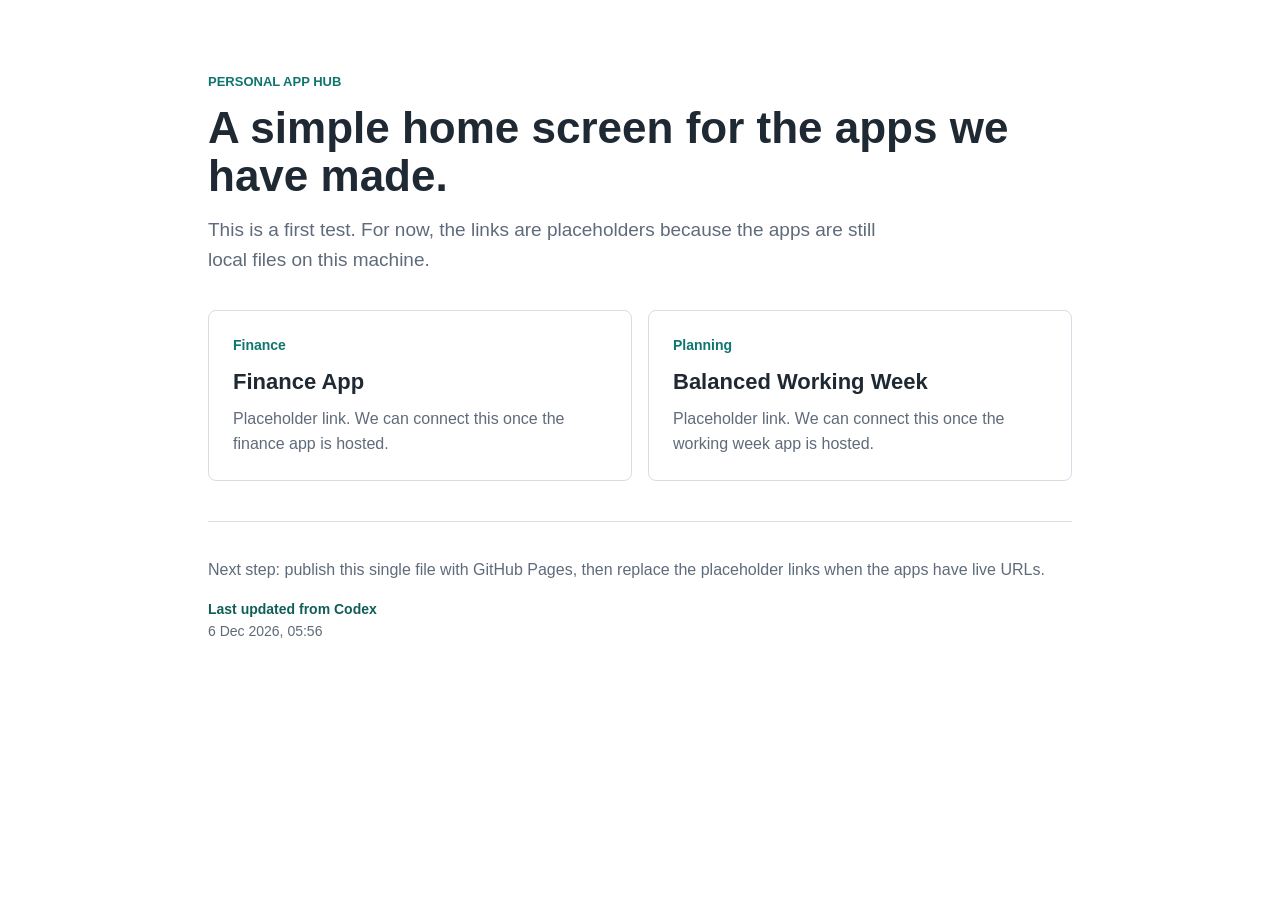
==== index.html @ 73faa8a7 "Fix Codex update note" ====
<!doctype html>
<html lang="en">
  <head>
    <meta charset="utf-8">
    <meta name="viewport" content="width=device-width, initial-scale=1">
    <title>App Hub</title>
    <style>
      :root {
        --ink: #1f2933;
        --muted: #5f6b7a;
        --line: #d7dde5;
        --surface: #f5f7fa;
        --accent: #0f766e;
        --accent-dark: #115e59;
      }

      * {
        box-sizing: border-box;
      }

      body {
        margin: 0;
        color: var(--ink);
        background: #ffffff;
        font-family: Arial, Helvetica, sans-serif;
        line-height: 1.55;
      }

      main {
        max-width: 920px;
        margin: 0 auto;
        padding: 72px 28px;
      }

      .eyebrow {
        color: var(--accent);
        font-size: 13px;
        font-weight: 700;
        letter-spacing: 0;
        margin: 0 0 12px;
        text-transform: uppercase;
      }

      h1 {
        font-size: 44px;
        line-height: 1.08;
        margin: 0 0 16px;
      }

      .intro {
        color: var(--muted);
        font-size: 19px;
        max-width: 680px;
        margin: 0 0 36px;
      }

      .app-list {
        display: grid;
        gap: 16px;
        grid-template-columns: repeat(2, minmax(0, 1fr));
      }

      .app-card {
        border: 1px solid var(--line);
        border-radius: 8px;
        color: var(--ink);
        display: block;
        padding: 24px;
        text-decoration: none;
      }

      .app-card:hover {
        border-color: var(--accent);
      }

      .app-card span {
        color: var(--accent);
        display: block;
        font-size: 14px;
        font-weight: 700;
        margin-bottom: 8px;
      }

      .app-card strong {
        display: block;
        font-size: 22px;
        margin-bottom: 8px;
      }

      .app-card p {
        color: var(--muted);
        margin: 0;
      }

      .note {
        border-top: 1px solid var(--line);
        color: var(--muted);
        margin-top: 40px;
        padding-top: 20px;
      }

      .update-note {
        color: var(--muted);
        font-size: 14px;
        margin: 12px 0 0;
      }

      .update-note strong {
        color: var(--accent-dark);
      }

      @media (max-width: 700px) {
        main {
          padding: 48px 20px;
        }

        h1 {
          font-size: 34px;
        }

        .app-list {
          grid-template-columns: 1fr;
        }
      }
    </style>
  </head>
  <body>
    <main>
      <p class="eyebrow">Personal app hub</p>
      <h1>A simple home screen for the apps we have made.</h1>
      <p class="intro">This is a first test. For now, the links are placeholders because the apps are still local files on this machine.</p>

      <section class="app-list" aria-label="App links">
        <a class="app-card" href="#" aria-disabled="true">
          <span>Finance</span>
          <strong>Finance App</strong>
          <p>Placeholder link. We can connect this once the finance app is hosted.</p>
        </a>

        <a class="app-card" href="#" aria-disabled="true">
          <span>Planning</span>
          <strong>Balanced Working Week</strong>
          <p>Placeholder link. We can connect this once the working week app is hosted.</p>
        </a>
      </section>

      <div class="note">
        <p>Next step: publish this single file with GitHub Pages, then replace the placeholder links when the apps have live URLs.</p>
        <p class="update-note"><strong>Last updated from Codex</strong><br><span id="last-updated">Checking latest update...</span></p>
      </div>
    </main>
    <script>
      const lastUpdated = new Date(document.lastModified);
      document.getElementById("last-updated").textContent = lastUpdated.toLocaleString("en-GB", {
        dateStyle: "medium",
        timeStyle: "short"
      });
    </script>
  </body>
</html>
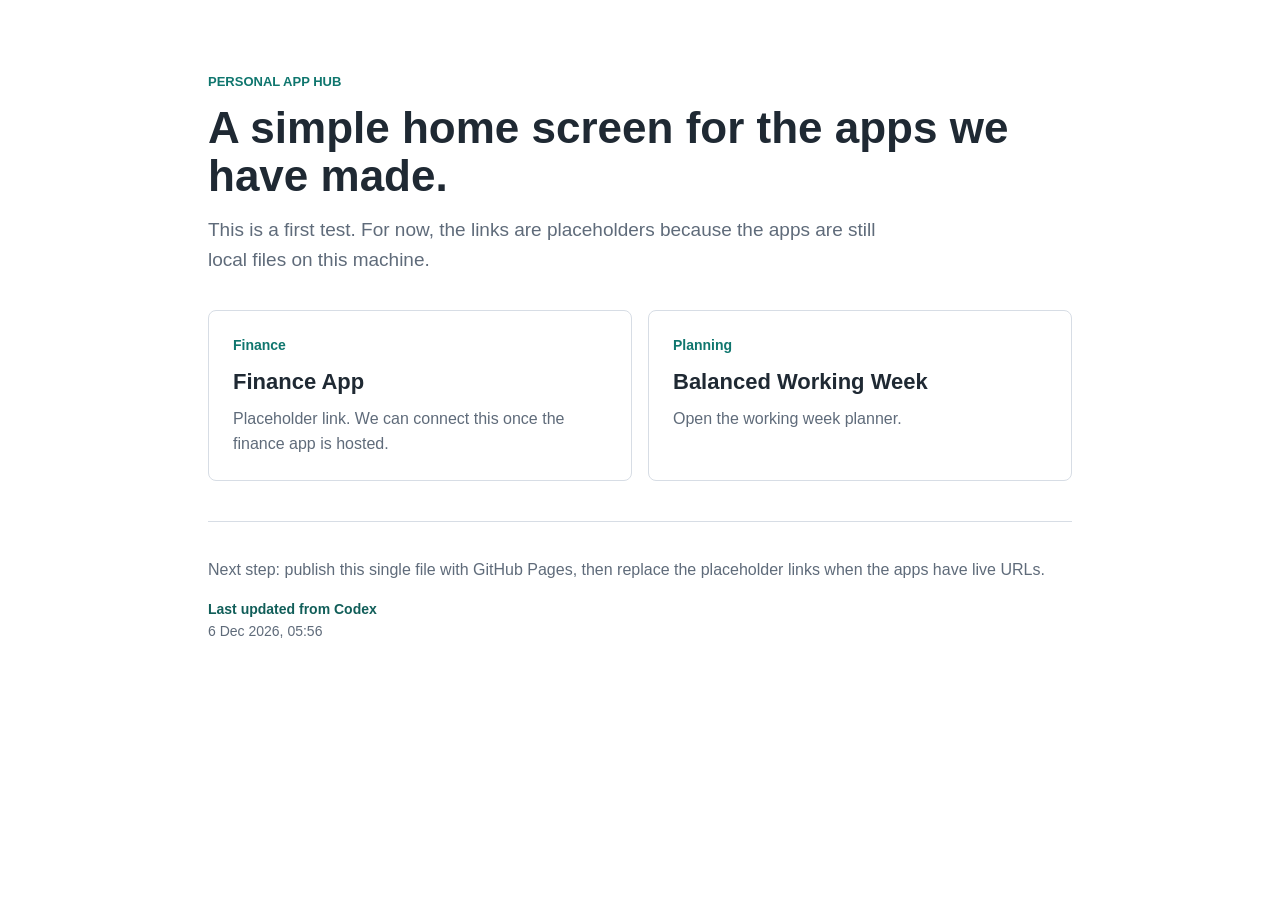
==== commit a330039c: "Add Balanced Working Week page" ====
--- a/index.html
+++ b/index.html
@@ -137,10 +137,10 @@
           <p>Placeholder link. We can connect this once the finance app is hosted.</p>
         </a>
 
-        <a class="app-card" href="#" aria-disabled="true">
+        <a class="app-card" href="balanced-working-week.html">
           <span>Planning</span>
           <strong>Balanced Working Week</strong>
-          <p>Placeholder link. We can connect this once the working week app is hosted.</p>
+          <p>Open the working week planner.</p>
         </a>
       </section>
 
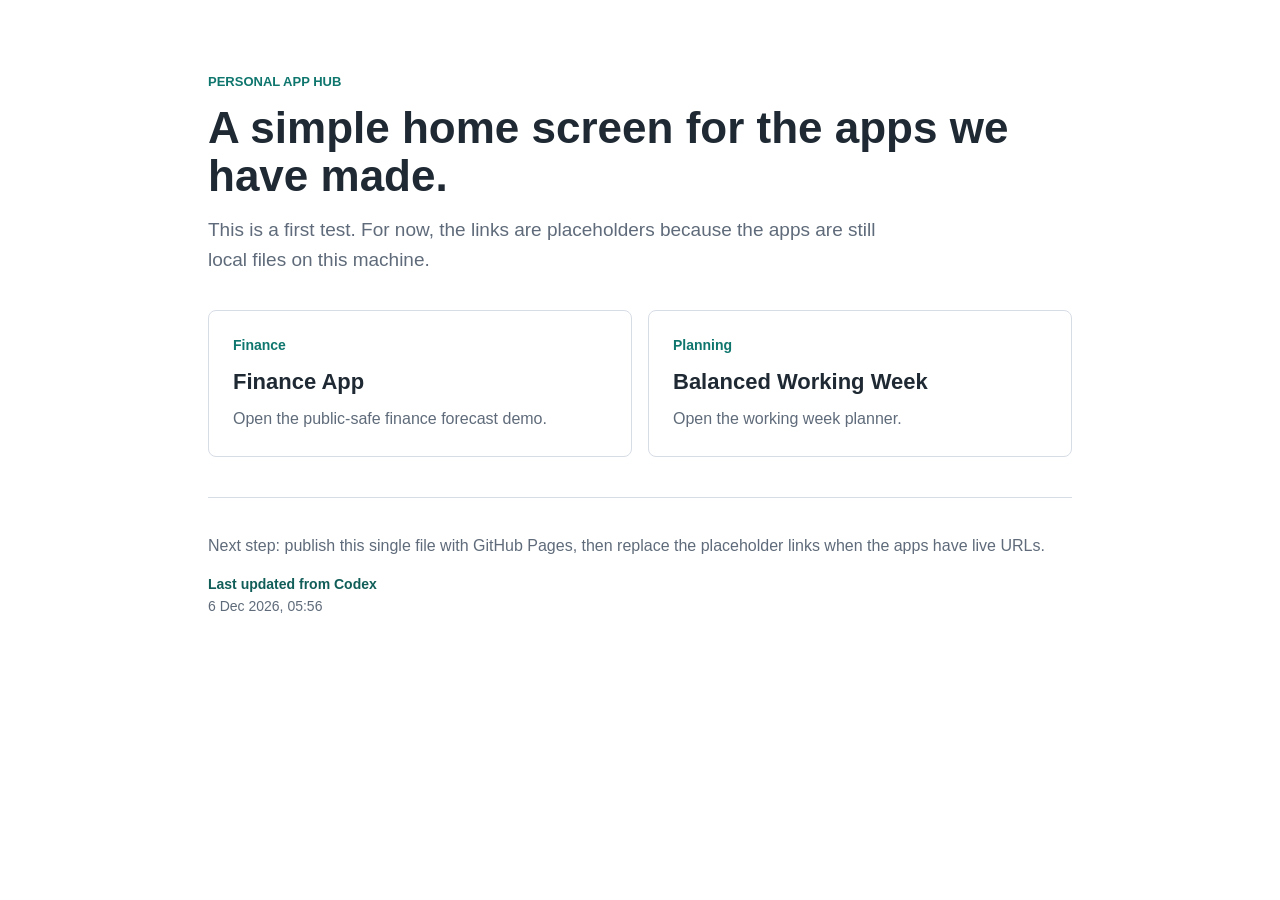
==== commit bc6d8d00: "Add finance forecast demo" ====
--- a/index.html
+++ b/index.html
@@ -131,10 +131,10 @@
       <p class="intro">This is a first test. For now, the links are placeholders because the apps are still local files on this machine.</p>
 
       <section class="app-list" aria-label="App links">
-        <a class="app-card" href="#" aria-disabled="true">
+        <a class="app-card" href="finance-forecast/">
           <span>Finance</span>
           <strong>Finance App</strong>
-          <p>Placeholder link. We can connect this once the finance app is hosted.</p>
+          <p>Open the public-safe finance forecast demo.</p>
         </a>
 
         <a class="app-card" href="balanced-working-week.html">
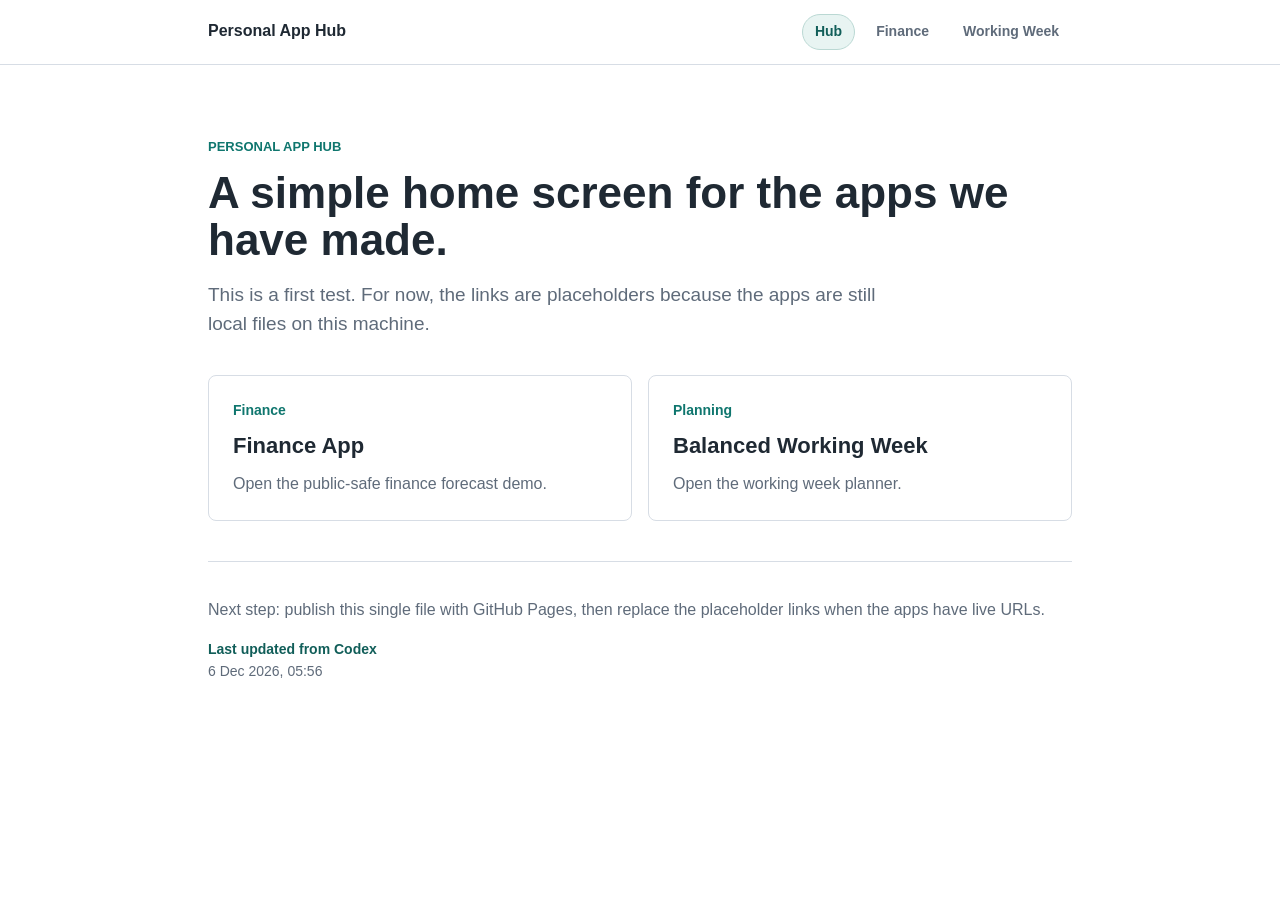
==== commit 14af39da: "Add shared navigation and mobile week view" ====
--- a/index.html
+++ b/index.html
@@ -26,6 +26,59 @@
         line-height: 1.55;
       }
 
+      .app-nav {
+        position: sticky;
+        top: 0;
+        z-index: 10;
+        border-bottom: 1px solid var(--line);
+        background: rgba(255, 255, 255, .94);
+        backdrop-filter: blur(14px);
+      }
+
+      .nav-inner {
+        display: flex;
+        align-items: center;
+        justify-content: space-between;
+        gap: 20px;
+        max-width: 920px;
+        margin: 0 auto;
+        padding: 14px 28px;
+      }
+
+      .brand {
+        color: var(--ink);
+        font-weight: 800;
+        text-decoration: none;
+      }
+
+      .nav-links {
+        display: flex;
+        align-items: center;
+        gap: 8px;
+      }
+
+      .nav-links a {
+        min-height: 32px;
+        padding: 6px 12px;
+        border: 1px solid transparent;
+        border-radius: 999px;
+        color: var(--muted);
+        font-size: 14px;
+        font-weight: 700;
+        text-decoration: none;
+      }
+
+      .nav-links a:hover {
+        border-color: var(--line);
+        color: var(--accent-dark);
+      }
+
+      .nav-links a[aria-current="page"] {
+        border-color: #bad8d3;
+        background: #e8f4f2;
+        color: var(--accent-dark);
+      }
+
       main {
         max-width: 920px;
         margin: 0 auto;
@@ -110,6 +163,30 @@
       }
 
       @media (max-width: 700px) {
+        .nav-inner {
+          align-items: flex-start;
+          flex-direction: column;
+          gap: 10px;
+          padding: 10px 20px;
+        }
+
+        .brand {
+          font-size: 15px;
+        }
+
+        .nav-links {
+          width: 100%;
+          overflow-x: auto;
+          padding-bottom: 2px;
+        }
+
+        .nav-links a {
+          flex: 0 0 auto;
+          padding: 6px 10px;
+          font-size: 13px;
+          white-space: nowrap;
+        }
+
         main {
           padding: 48px 20px;
         }
@@ -125,6 +202,16 @@
     </style>
   </head>
   <body>
+    <nav class="app-nav" aria-label="App navigation">
+      <div class="nav-inner">
+        <a class="brand" href="index.html">Personal App Hub</a>
+        <div class="nav-links">
+          <a href="index.html" aria-current="page">Hub</a>
+          <a href="finance-forecast/">Finance</a>
+          <a href="balanced-working-week.html">Working Week</a>
+        </div>
+      </div>
+    </nav>
     <main>
       <p class="eyebrow">Personal app hub</p>
       <h1>A simple home screen for the apps we have made.</h1>
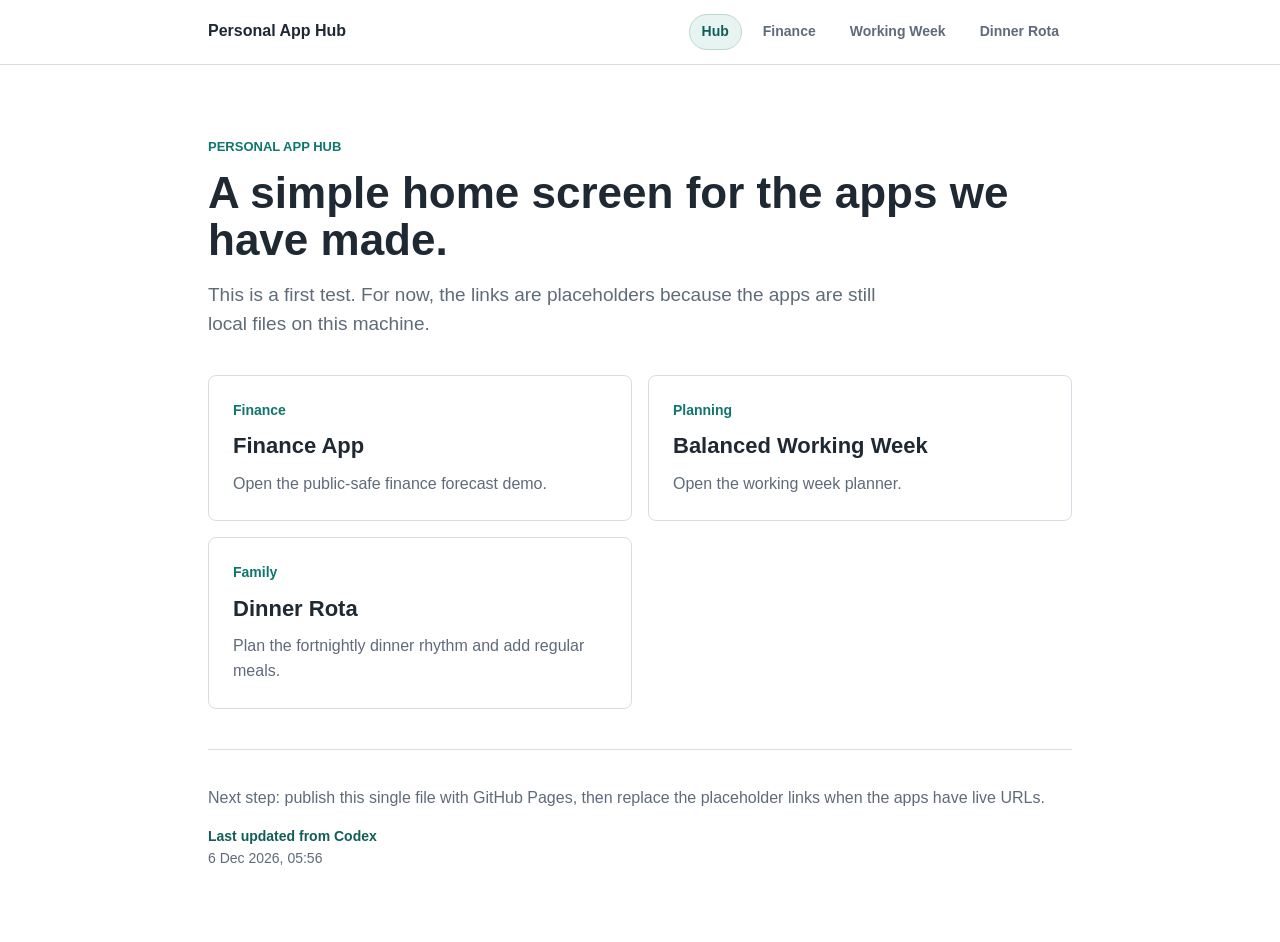
==== commit ac46056f: "Add family dinner rota" ====
--- a/index.html
+++ b/index.html
@@ -209,6 +209,7 @@
           <a href="index.html" aria-current="page">Hub</a>
           <a href="finance-forecast/">Finance</a>
           <a href="balanced-working-week.html">Working Week</a>
+          <a href="family-dinner-rota.html">Dinner Rota</a>
         </div>
       </div>
     </nav>
@@ -228,6 +229,12 @@
           <span>Planning</span>
           <strong>Balanced Working Week</strong>
           <p>Open the working week planner.</p>
+        </a>
+
+        <a class="app-card" href="family-dinner-rota.html">
+          <span>Family</span>
+          <strong>Dinner Rota</strong>
+          <p>Plan the fortnightly dinner rhythm and add regular meals.</p>
         </a>
       </section>
 
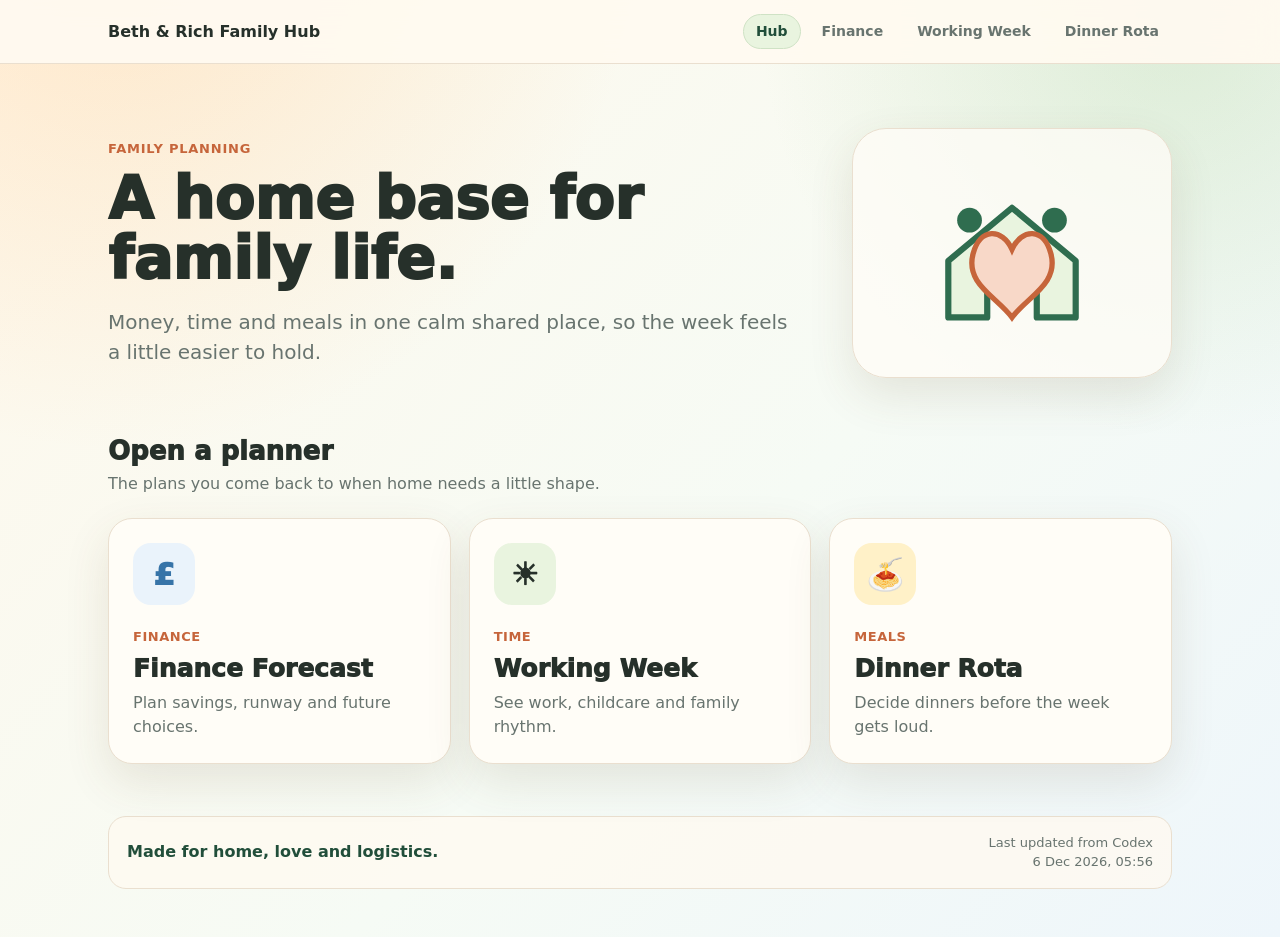
==== commit e6bd3337: "Redesign family hub homepage" ====
--- a/index.html
+++ b/index.html
@@ -3,15 +3,22 @@
   <head>
     <meta charset="utf-8">
     <meta name="viewport" content="width=device-width, initial-scale=1">
-    <title>App Hub</title>
+    <title>Beth & Rich Family Hub</title>
     <style>
       :root {
-        --ink: #1f2933;
-        --muted: #5f6b7a;
-        --line: #d7dde5;
-        --surface: #f5f7fa;
-        --accent: #0f766e;
-        --accent-dark: #115e59;
+        --ink: #26302a;
+        --muted: #68746f;
+        --line: #eadfcf;
+        --paper: #fff8eb;
+        --panel: #fffdf7;
+        --green: #2f6d4f;
+        --green-dark: #214e3a;
+        --sage: #e9f4df;
+        --clay: #c6653b;
+        --clay-soft: #f8d8c8;
+        --blue: #eaf3fb;
+        --gold: #fff1c8;
+        --shadow: 0 18px 46px rgba(102, 72, 42, .12);
       }
 
       * {
@@ -19,11 +26,15 @@
       }
 
       body {
+        min-width: 320px;
         margin: 0;
         color: var(--ink);
-        background: #ffffff;
-        font-family: Arial, Helvetica, sans-serif;
-        line-height: 1.55;
+        background:
+          radial-gradient(circle at 9% -8%, rgba(255, 190, 118, .3), transparent 34%),
+          radial-gradient(circle at 92% 2%, rgba(153, 198, 137, .28), transparent 28%),
+          linear-gradient(135deg, var(--paper), #f6fbf5 58%, #eef6fb);
+        font-family: Inter, ui-sans-serif, system-ui, -apple-system, BlinkMacSystemFont, "Segoe UI", sans-serif;
+        line-height: 1.5;
       }
 
       .app-nav {
@@ -31,7 +42,7 @@
         top: 0;
         z-index: 10;
         border-bottom: 1px solid var(--line);
-        background: rgba(255, 255, 255, .94);
+        background: rgba(255, 250, 241, .94);
         backdrop-filter: blur(14px);
       }
 
@@ -40,14 +51,14 @@
         align-items: center;
         justify-content: space-between;
         gap: 20px;
-        max-width: 920px;
+        max-width: 1120px;
         margin: 0 auto;
         padding: 14px 28px;
       }
 
       .brand {
         color: var(--ink);
-        font-weight: 800;
+        font-weight: 900;
         text-decoration: none;
       }
 
@@ -64,108 +75,195 @@
         border-radius: 999px;
         color: var(--muted);
         font-size: 14px;
-        font-weight: 700;
+        font-weight: 850;
         text-decoration: none;
       }
 
       .nav-links a:hover {
         border-color: var(--line);
-        color: var(--accent-dark);
+        color: var(--green-dark);
       }
 
       .nav-links a[aria-current="page"] {
-        border-color: #bad8d3;
-        background: #e8f4f2;
-        color: var(--accent-dark);
+        border-color: #cfe2c5;
+        background: var(--sage);
+        color: var(--green-dark);
       }
 
       main {
-        max-width: 920px;
+        max-width: 1120px;
         margin: 0 auto;
-        padding: 72px 28px;
+        padding: 64px 28px 48px;
+      }
+
+      .hero {
+        display: grid;
+        grid-template-columns: minmax(0, 1fr) 320px;
+        gap: 56px;
+        align-items: center;
+        margin-bottom: 58px;
       }
 
       .eyebrow {
-        color: var(--accent);
+        margin: 0 0 12px;
+        color: var(--clay);
         font-size: 13px;
-        font-weight: 700;
+        font-weight: 900;
+        letter-spacing: .06em;
+        text-transform: uppercase;
+      }
+
+      h1,
+      h2,
+      p {
+        margin: 0;
+      }
+
+      h1 {
+        max-width: 680px;
+        font-size: 58px;
+        font-weight: 950;
+        line-height: 1.03;
         letter-spacing: 0;
-        margin: 0 0 12px;
-        text-transform: uppercase;
-      }
-
-      h1 {
-        font-size: 44px;
-        line-height: 1.08;
-        margin: 0 0 16px;
       }
 
       .intro {
+        max-width: 680px;
+        margin-top: 18px;
         color: var(--muted);
-        font-size: 19px;
-        max-width: 680px;
-        margin: 0 0 36px;
+        font-size: 20px;
+      }
+
+      .home-mark {
+        display: grid;
+        place-items: center;
+        min-height: 250px;
+        border: 1px solid var(--line);
+        border-radius: 34px;
+        background: rgba(255, 253, 247, .76);
+        box-shadow: var(--shadow);
+      }
+
+      .home-mark svg {
+        width: min(230px, 78%);
+        height: auto;
+      }
+
+      .section-heading {
+        margin-bottom: 22px;
+      }
+
+      h2 {
+        font-size: 26px;
+        font-weight: 950;
+        line-height: 1.16;
+      }
+
+      .section-heading p {
+        margin-top: 6px;
+        color: var(--muted);
       }
 
       .app-list {
         display: grid;
-        gap: 16px;
-        grid-template-columns: repeat(2, minmax(0, 1fr));
+        gap: 18px;
+        grid-template-columns: repeat(3, minmax(0, 1fr));
       }
 
       .app-card {
+        display: grid;
+        gap: 22px;
+        min-height: 218px;
         border: 1px solid var(--line);
-        border-radius: 8px;
+        border-radius: 24px;
+        background: var(--panel);
+        box-shadow: var(--shadow);
         color: var(--ink);
-        display: block;
         padding: 24px;
         text-decoration: none;
       }
 
       .app-card:hover {
-        border-color: var(--accent);
+        border-color: #d5b17d;
+      }
+
+      .app-icon {
+        display: grid;
+        place-items: center;
+        width: 62px;
+        height: 62px;
+        border-radius: 18px;
+        font-size: 31px;
+        font-weight: 950;
+      }
+
+      .app-card.finance .app-icon {
+        background: var(--blue);
+        color: #3774a8;
+      }
+
+      .app-card.week .app-icon {
+        background: var(--sage);
+      }
+
+      .app-card.dinner .app-icon {
+        background: var(--gold);
       }
 
       .app-card span {
-        color: var(--accent);
+        color: var(--clay);
         display: block;
-        font-size: 14px;
-        font-weight: 700;
+        font-size: 13px;
+        font-weight: 900;
+        letter-spacing: .04em;
         margin-bottom: 8px;
+        text-transform: uppercase;
       }
 
       .app-card strong {
         display: block;
-        font-size: 22px;
+        font-size: 25px;
+        font-weight: 950;
+        line-height: 1.12;
         margin-bottom: 8px;
       }
 
       .app-card p {
         color: var(--muted);
-        margin: 0;
-      }
-
-      .note {
-        border-top: 1px solid var(--line);
+      }
+
+      .footer-note {
+        display: flex;
+        align-items: center;
+        justify-content: space-between;
+        gap: 20px;
+        margin-top: 52px;
+        border: 1px solid var(--line);
+        border-radius: 18px;
+        background: rgba(255, 250, 241, .78);
         color: var(--muted);
-        margin-top: 40px;
-        padding-top: 20px;
+        padding: 16px 18px;
+      }
+
+      .footer-note strong {
+        color: var(--green-dark);
       }
 
       .update-note {
-        color: var(--muted);
-        font-size: 14px;
-        margin: 12px 0 0;
-      }
-
-      .update-note strong {
-        color: var(--accent-dark);
-      }
-
-      @media (max-width: 700px) {
-        .nav-inner {
+        font-size: 13px;
+        text-align: right;
+      }
+
+      @media (max-width: 840px) {
+        .nav-inner,
+        .hero,
+        .footer-note {
           align-items: flex-start;
           flex-direction: column;
+          display: flex;
+        }
+
+        .nav-inner {
           gap: 10px;
           padding: 10px 20px;
         }
@@ -188,15 +286,44 @@
         }
 
         main {
-          padding: 48px 20px;
+          padding: 42px 20px 36px;
+        }
+
+        .hero {
+          gap: 28px;
+          margin-bottom: 42px;
         }
 
         h1 {
-          font-size: 34px;
+          font-size: 39px;
+        }
+
+        .intro {
+          font-size: 17px;
+        }
+
+        .home-mark {
+          width: 100%;
+          min-height: 190px;
+          border-radius: 28px;
+        }
+
+        .home-mark svg {
+          width: 190px;
         }
 
         .app-list {
           grid-template-columns: 1fr;
+        }
+
+        .app-card {
+          min-height: 150px;
+          grid-template-columns: auto minmax(0, 1fr);
+          align-items: center;
+        }
+
+        .update-note {
+          text-align: left;
         }
       }
     </style>
@@ -204,7 +331,7 @@
   <body>
     <nav class="app-nav" aria-label="App navigation">
       <div class="nav-inner">
-        <a class="brand" href="index.html">Personal App Hub</a>
+        <a class="brand" href="index.html">Beth &amp; Rich Family Hub</a>
         <div class="nav-links">
           <a href="index.html" aria-current="page">Hub</a>
           <a href="finance-forecast/">Finance</a>
@@ -213,36 +340,66 @@
         </div>
       </div>
     </nav>
+
     <main>
-      <p class="eyebrow">Personal app hub</p>
-      <h1>A simple home screen for the apps we have made.</h1>
-      <p class="intro">This is a first test. For now, the links are placeholders because the apps are still local files on this machine.</p>
-
-      <section class="app-list" aria-label="App links">
-        <a class="app-card" href="finance-forecast/">
-          <span>Finance</span>
-          <strong>Finance App</strong>
-          <p>Open the public-safe finance forecast demo.</p>
-        </a>
-
-        <a class="app-card" href="balanced-working-week.html">
-          <span>Planning</span>
-          <strong>Balanced Working Week</strong>
-          <p>Open the working week planner.</p>
-        </a>
-
-        <a class="app-card" href="family-dinner-rota.html">
-          <span>Family</span>
-          <strong>Dinner Rota</strong>
-          <p>Plan the fortnightly dinner rhythm and add regular meals.</p>
-        </a>
+      <section class="hero" aria-labelledby="page-title">
+        <div>
+          <p class="eyebrow">Family planning</p>
+          <h1 id="page-title">A home base for family life.</h1>
+          <p class="intro">Money, time and meals in one calm shared place, so the week feels a little easier to hold.</p>
+        </div>
+        <div class="home-mark" aria-label="Home and heart illustration">
+          <svg viewBox="0 0 260 210" role="img" aria-label="A simple home with a heart">
+            <path d="M58 114 L130 54 L202 114 V178 H158 V134 H102 V178 H58 Z" fill="#e9f4df" stroke="#2f6d4f" stroke-width="7" stroke-linejoin="round"/>
+            <path d="M86 106 C94 76 119 77 130 101 C141 77 166 76 174 106 C183 140 148 154 130 178 C112 154 77 140 86 106 Z" fill="#f8d8c8" stroke="#c6653b" stroke-width="6"/>
+            <circle cx="82" cy="68" r="14" fill="#2f6d4f"/>
+            <circle cx="178" cy="68" r="14" fill="#2f6d4f"/>
+          </svg>
+        </div>
       </section>
 
-      <div class="note">
-        <p>Next step: publish this single file with GitHub Pages, then replace the placeholder links when the apps have live URLs.</p>
-        <p class="update-note"><strong>Last updated from Codex</strong><br><span id="last-updated">Checking latest update...</span></p>
-      </div>
+      <section aria-labelledby="planner-title">
+        <div class="section-heading">
+          <h2 id="planner-title">Open a planner</h2>
+          <p>The plans you come back to when home needs a little shape.</p>
+        </div>
+
+        <div class="app-list">
+          <a class="app-card finance" href="finance-forecast/">
+            <div class="app-icon" aria-hidden="true">£</div>
+            <div>
+              <span>Finance</span>
+              <strong>Finance Forecast</strong>
+              <p>Plan savings, runway and future choices.</p>
+            </div>
+          </a>
+
+          <a class="app-card week" href="balanced-working-week.html">
+            <div class="app-icon" aria-hidden="true">☀️</div>
+            <div>
+              <span>Time</span>
+              <strong>Working Week</strong>
+              <p>See work, childcare and family rhythm.</p>
+            </div>
+          </a>
+
+          <a class="app-card dinner" href="family-dinner-rota.html">
+            <div class="app-icon" aria-hidden="true">🍝</div>
+            <div>
+              <span>Meals</span>
+              <strong>Dinner Rota</strong>
+              <p>Decide dinners before the week gets loud.</p>
+            </div>
+          </a>
+        </div>
+      </section>
+
+      <footer class="footer-note">
+        <p><strong>Made for home, love and logistics.</strong></p>
+        <p class="update-note">Last updated from Codex<br><span id="last-updated">Checking latest update...</span></p>
+      </footer>
     </main>
+
     <script>
       const lastUpdated = new Date(document.lastModified);
       document.getElementById("last-updated").textContent = lastUpdated.toLocaleString("en-GB", {
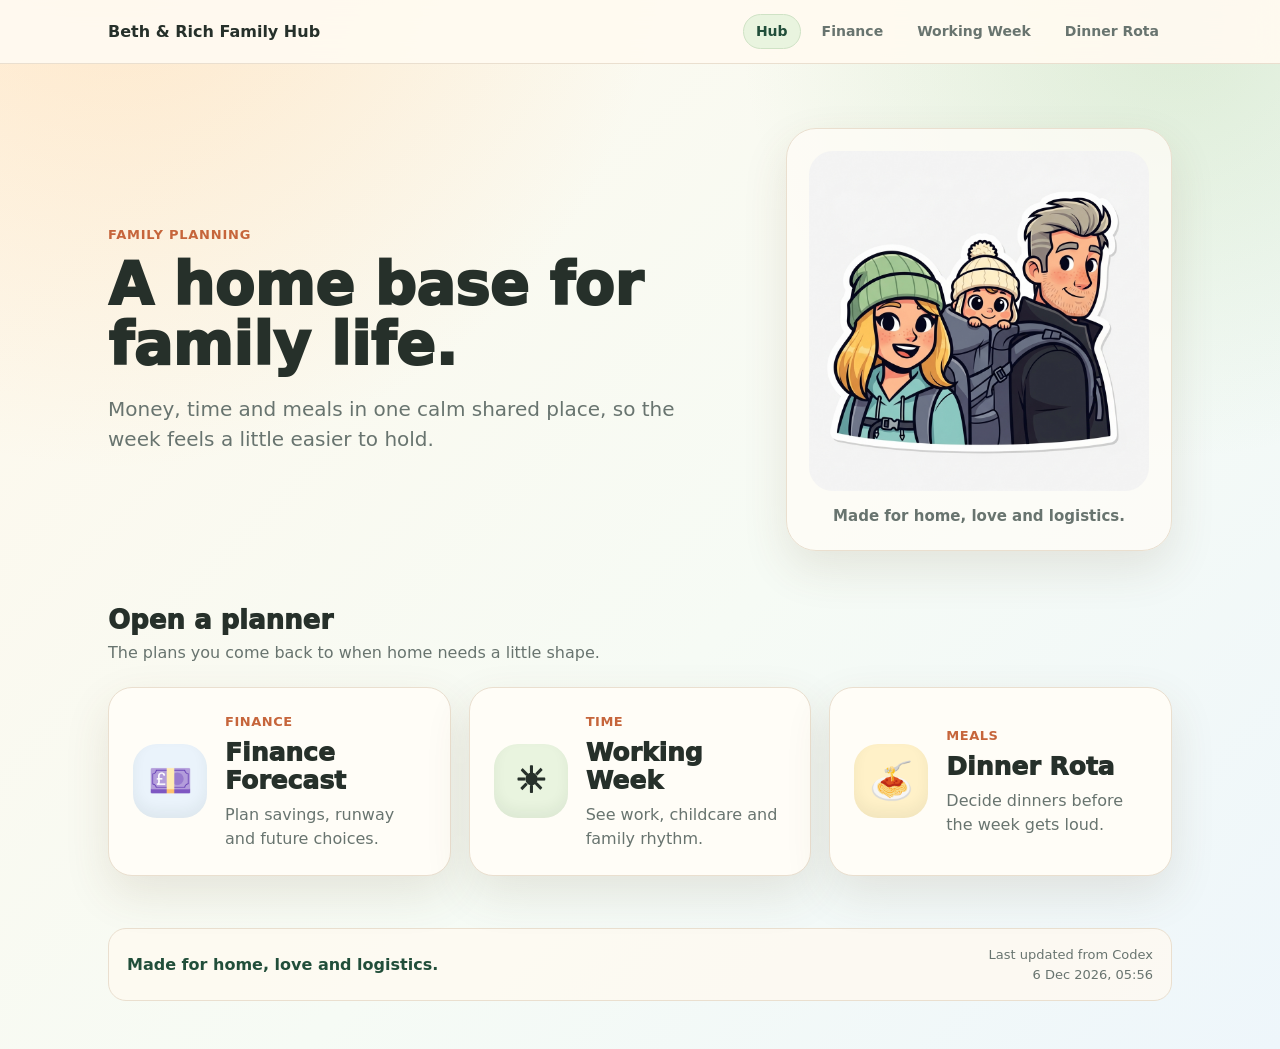
==== commit 304ae2a5: "Add family image to hub homepage" ====
--- a/index.html
+++ b/index.html
@@ -98,10 +98,10 @@
 
       .hero {
         display: grid;
-        grid-template-columns: minmax(0, 1fr) 320px;
+        grid-template-columns: minmax(0, 1fr) 386px;
         gap: 56px;
         align-items: center;
-        margin-bottom: 58px;
+        margin-bottom: 54px;
       }
 
       .eyebrow {
@@ -134,19 +134,28 @@
         font-size: 20px;
       }
 
-      .home-mark {
-        display: grid;
-        place-items: center;
-        min-height: 250px;
+      .family-card {
         border: 1px solid var(--line);
-        border-radius: 34px;
+        border-radius: 30px;
         background: rgba(255, 253, 247, .76);
         box-shadow: var(--shadow);
-      }
-
-      .home-mark svg {
-        width: min(230px, 78%);
-        height: auto;
+        padding: 22px;
+      }
+
+      .family-card img {
+        display: block;
+        width: 100%;
+        aspect-ratio: 1 / 1;
+        border-radius: 24px;
+        object-fit: cover;
+      }
+
+      .family-card p {
+        margin-top: 14px;
+        color: var(--muted);
+        font-size: 15px;
+        font-weight: 850;
+        text-align: center;
       }
 
       .section-heading {
@@ -172,8 +181,10 @@
 
       .app-card {
         display: grid;
-        gap: 22px;
-        min-height: 218px;
+        grid-template-columns: auto minmax(0, 1fr);
+        gap: 18px;
+        align-items: center;
+        min-height: 172px;
         border: 1px solid var(--line);
         border-radius: 24px;
         background: var(--panel);
@@ -190,10 +201,11 @@
       .app-icon {
         display: grid;
         place-items: center;
-        width: 62px;
-        height: 62px;
-        border-radius: 18px;
-        font-size: 31px;
+        width: 74px;
+        height: 74px;
+        border-radius: 24px;
+        box-shadow: inset 0 -7px 14px rgba(38, 48, 42, .06);
+        font-size: 36px;
         font-weight: 950;
       }
 
@@ -302,14 +314,13 @@
           font-size: 17px;
         }
 
-        .home-mark {
+        .family-card {
           width: 100%;
-          min-height: 190px;
           border-radius: 28px;
         }
 
-        .home-mark svg {
-          width: 190px;
+        .family-card img {
+          max-height: 280px;
         }
 
         .app-list {
@@ -317,9 +328,7 @@
         }
 
         .app-card {
-          min-height: 150px;
-          grid-template-columns: auto minmax(0, 1fr);
-          align-items: center;
+          min-height: 126px;
         }
 
         .update-note {
@@ -348,13 +357,9 @@
           <h1 id="page-title">A home base for family life.</h1>
           <p class="intro">Money, time and meals in one calm shared place, so the week feels a little easier to hold.</p>
         </div>
-        <div class="home-mark" aria-label="Home and heart illustration">
-          <svg viewBox="0 0 260 210" role="img" aria-label="A simple home with a heart">
-            <path d="M58 114 L130 54 L202 114 V178 H158 V134 H102 V178 H58 Z" fill="#e9f4df" stroke="#2f6d4f" stroke-width="7" stroke-linejoin="round"/>
-            <path d="M86 106 C94 76 119 77 130 101 C141 77 166 76 174 106 C183 140 148 154 130 178 C112 154 77 140 86 106 Z" fill="#f8d8c8" stroke="#c6653b" stroke-width="6"/>
-            <circle cx="82" cy="68" r="14" fill="#2f6d4f"/>
-            <circle cx="178" cy="68" r="14" fill="#2f6d4f"/>
-          </svg>
+        <div class="family-card">
+          <img src="family.png" alt="Illustrated family portrait">
+          <p>Made for home, love and logistics.</p>
         </div>
       </section>
 
@@ -366,7 +371,7 @@
 
         <div class="app-list">
           <a class="app-card finance" href="finance-forecast/">
-            <div class="app-icon" aria-hidden="true">£</div>
+            <div class="app-icon" aria-hidden="true">💷</div>
             <div>
               <span>Finance</span>
               <strong>Finance Forecast</strong>
